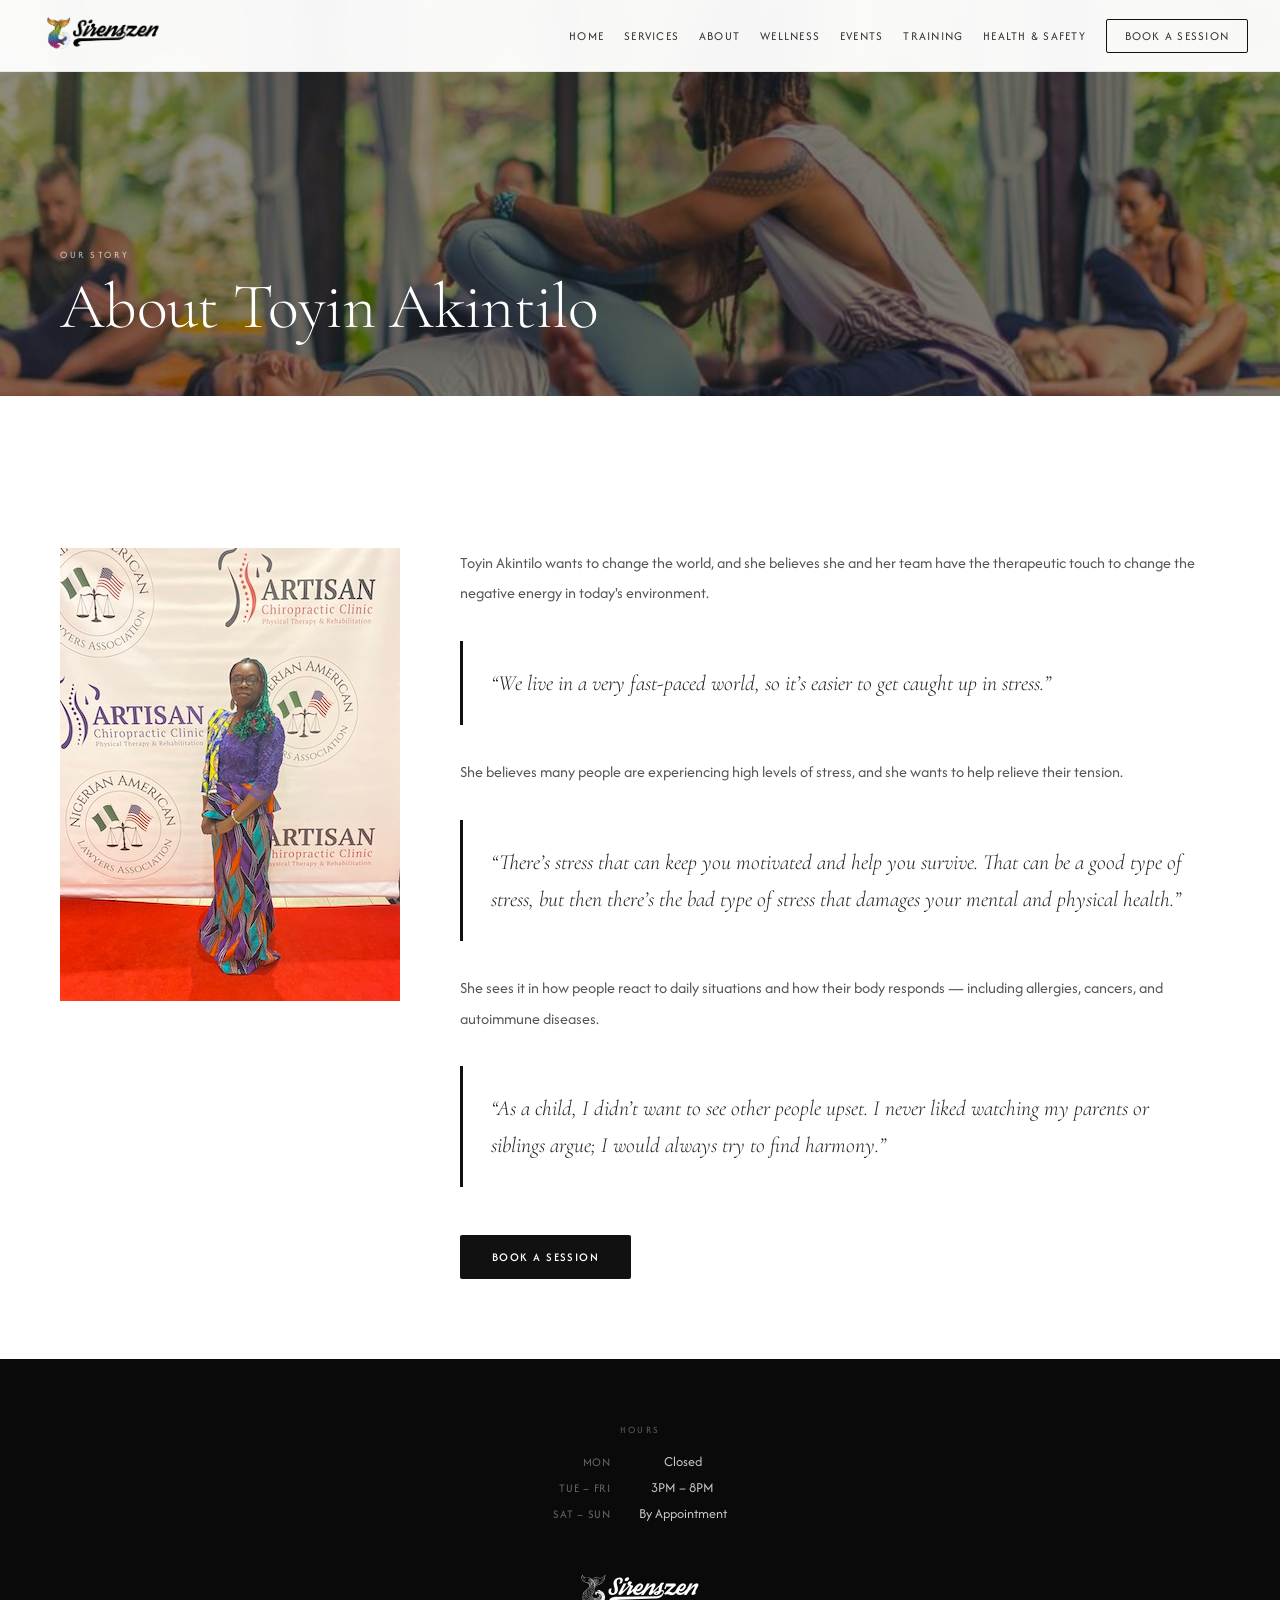
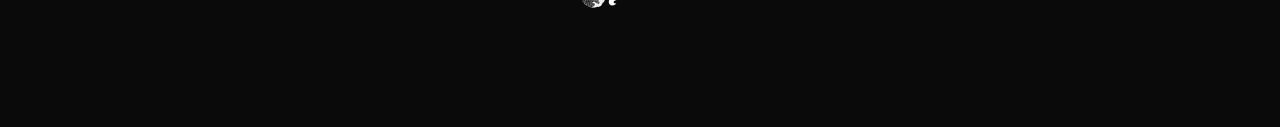
==== about.html @ 2747939c "site updated" ====
<!DOCTYPE html>
<html lang="en">
<head>
  <meta charset="UTF-8">
  <meta name="viewport" content="width=device-width, initial-scale=1.0">
  <title>About Toyin Akintilo | SirensZen Massage &amp; Wellness</title>
  <meta name="description" content="Meet Toyin Akintilo, founder of SirensZen. Licensed massage therapist on a mission to bring harmony, healing, and relief from stress to Baltimore and beyond.">
  <link rel="canonical" href="https://sirenszenwellness.com/about.html">
  <meta name="robots" content="index, follow">
  <meta name="theme-color" content="#0a0a0a">
  <meta property="og:type" content="website">
  <meta property="og:site_name" content="SirensZen Massage & Wellness">
  <meta property="og:url" content="https://sirenszenwellness.com/about.html">
  <meta property="og:title" content="About Toyin Akintilo | SirensZen Massage & Wellness">
  <meta property="og:description" content="Meet Toyin Akintilo, founder of SirensZen. Licensed massage therapist on a mission to bring harmony, healing, and relief from stress to Baltimore and beyond.">
  <meta property="og:image" content="https://sirenszenwellness.com/img/color.png">
  <meta name="twitter:card" content="summary_large_image">
  <meta name="twitter:title" content="About Toyin Akintilo | SirensZen Massage & Wellness">
  <meta name="twitter:description" content="Meet Toyin Akintilo, founder of SirensZen. Licensed massage therapist on a mission to bring harmony, healing, and relief from stress to Baltimore and beyond.">
  <meta name="twitter:image" content="https://sirenszenwellness.com/img/color.png">
  <link rel="icon" href="favicon.ico" type="image/x-icon">
  <link rel="apple-touch-icon" href="apple-touch-icon.png">
  <link href="https://fonts.googleapis.com/css2?family=Afacad+Flux:wght@100..1000&family=Cormorant+Garamond:ital,wght@0,300;0,400;1,300;1,400&display=swap" rel="stylesheet">
  <link rel="stylesheet" href="site/styles.css">
</head>
<body>

<header class="top-nav">
  <div class="logo">
    <a href="index.html"><img src="img/color.png" alt="Sirenszen Wellness Logo"></a>
  </div>
  <button class="nav-toggle" aria-label="Toggle navigation" aria-expanded="false">
    <span></span><span></span><span></span>
  </button>
  <nav id="main-nav">
    <a href="index.html">Home</a>
    <a href="services.html">Services</a>
    <a href="about.html">About</a>
    <a href="wellness.html">Wellness</a>
    <a href="events.html">Events</a>
    <a href="training.html">Training</a>
    <a href="health-safety.html">Health &amp; Safety</a>
    <a href="https://forms.gle/J6xCLqXPnUwk227q6" target="_blank" class="nav-book">Book a Session</a>
  </nav>
</header>

<div class="page-hero" style="background-image: url('img/healing.jpg');">
  <div class="page-hero-content">
    <p class="page-hero-eyebrow">Our Story</p>
    <h1 class="page-hero-title">About Toyin Akintilo</h1>
  </div>
</div>

<main>
  <div class="page-content">
    <div class="about-layout reveal">

      <!-- CLIENT PHOTO GOES HERE -->
      <div class="about-photo-placeholder">
        <img src="img/toyin.jpeg" alt="Photo of Toyin Akintilo">
      </div>

      <div class="about-bio">
        <p>Toyin Akintilo wants to change the world, and she believes she and her team have the therapeutic touch to change the negative energy in today's environment.</p>
        <blockquote class="toyin-quote reveal">“We live in a very fast-paced world, so it’s easier to get caught up in stress.”</blockquote>
        <p>She believes many people are experiencing high levels of stress, and she wants to help relieve their tension.</p>
        <blockquote class="toyin-quote reveal">“There’s stress that can keep you motivated and help you survive. That can be a good type of stress, but then there’s the bad type of stress that damages your mental and physical health.”</blockquote>
        <p>She sees it in how people react to daily situations and how their body responds — including allergies, cancers, and autoimmune diseases.</p>
        <blockquote class="toyin-quote reveal">“As a child, I didn’t want to see other people upset. I never liked watching my parents or siblings argue; I would always try to find harmony.”</blockquote>
        <a href="https://forms.gle/J6xCLqXPnUwk227q6" class="btn-dark" target="_blank" style="margin-top: 16px;">Book a Session</a>
      </div>

    </div>
  </div>
</main>

<footer>
  <div class="footer-inner">
    <div class="footer-hours reveal">
      <div class="footer-label">Hours</div>
      <div class="hours-grid">
        <span class="day">Mon</span>        <span class="time">Closed</span>
        <span class="day">Tue – Fri</span>  <span class="time">3PM – 8PM</span>
        <span class="day">Sat – Sun</span>  <span class="time">By Appointment</span>
      </div>
    </div>
    <div class="footer-logo reveal">
      <img src="img/1-color-ko.png" alt="Sirenszen Wellness">
    </div>
    <div class="footer-contact reveal">
      <a href="tel:+14439395144">(443) 939-5144</a>
      <a href="mailto:sirenszenmassage@gmail.com">sirenszenmassage@gmail.com</a>
    </div>
  </div>
</footer>

<script src="site/scroll.js"></script>

</body>
</html>
---- site/styles.css ----
/* ── Base ── */
html { scroll-behavior: smooth; }
*, *::before, *::after { box-sizing: border-box; margin: 0; padding: 0; }

body {
  font-family: "Afacad Flux", sans-serif;
  font-optical-sizing: auto;
  color: #111;
  background: #fff;
}

/* ── Nav ── */
.top-nav {
  position: fixed;
  top: 0; width: 100%;
  background: rgba(255,255,255,0.96);
  backdrop-filter: blur(14px);
  -webkit-backdrop-filter: blur(14px);
  display: flex;
  justify-content: space-between;
  align-items: center;
  padding: 0 32px;
  height: 72px;
  z-index: 1000;
  border-bottom: 1px solid rgba(0,0,0,0.07);
}

.top-nav .logo img { height: 54px; }

.top-nav nav {
  display: flex;
  align-items: center;
  gap: 20px;
}

nav a {
  color: #333;
  text-decoration: none;
  font-size: 0.77rem;
  letter-spacing: 0.1em;
  text-transform: uppercase;
  transition: color 0.2s;
}
nav a:hover { color: #111; }

.nav-phone {
  color: #888 !important;
  font-size: 0.77rem !important;
}
.nav-phone:hover { color: #111 !important; }

.nav-book {
  border: 1px solid #111;
  padding: 8px 18px;
  border-radius: 2px;
  letter-spacing: 0.1em;
  transition: background 0.2s, color 0.2s !important;
}
.nav-book:hover {
  background: #111;
  color: #fff !important;
}

/* ── Hero ── */
#home {
  display: flex;
  align-items: center;
  justify-content: center;
  min-height: 100vh;
  background-image: url('../img/dolphins.jpg');
  background-size: cover;
  background-position: center 50%;
  color: #fff;
  position: relative;
  overflow: hidden;
}

#home::before {
  content: "";
  position: absolute;
  inset: 0;
  background: rgba(0,0,0,0.42);
  z-index: 1;
}

#home > * { position: relative; z-index: 2; }

.hero-content { text-align: center; padding: 0 24px; }

.hero-eyebrow {
  font-size: 0.65rem;
  letter-spacing: 0.26em;
  text-transform: uppercase;
  opacity: 0.65;
  margin-bottom: 20px;
}

.hero-title {
  font-family: "Cormorant Garamond", Georgia, serif;
  font-size: clamp(3.5rem, 9vw, 8rem);
  font-weight: 300;
  line-height: 1.02;
  letter-spacing: -0.01em;
  margin-bottom: 20px;
}

.hero-sub {
  font-size: 0.75rem;
  letter-spacing: 0.22em;
  text-transform: uppercase;
  opacity: 0.7;
  margin-bottom: 36px;
}

/* ── Scroll indicator ── */
.scroll-indicator {
  position: absolute;
  bottom: 28px;
  left: 50%;
  transform: translateX(-50%);
  z-index: 2;
  color: rgba(255,255,255,0.55);
  display: flex;
  flex-direction: column;
  align-items: center;
  gap: 5px;
  font-size: 0.58rem;
  letter-spacing: 0.18em;
  text-transform: uppercase;
  animation: scrollBounce 2.4s ease-in-out infinite;
}
.scroll-indicator svg {
  width: 16px; height: 16px;
  fill: none; stroke: currentColor;
  stroke-width: 2.5; stroke-linecap: round; stroke-linejoin: round;
}
@keyframes scrollBounce {
  0%, 100% { transform: translateX(-50%) translateY(0); opacity: 0.55; }
  50%       { transform: translateX(-50%) translateY(8px); opacity: 0.9; }
}

/* ── Button ── */
.btn-primary {
  display: inline-block;
  padding: 14px 32px;
  color: #111;
  background: #fff;
  border-radius: 2px;
  text-transform: uppercase;
  text-decoration: none;
  letter-spacing: 0.12em;
  font-size: 0.75rem;
  font-weight: 500;
  transition: background 0.2s, transform 0.22s, box-shadow 0.22s;
  position: relative; z-index: 2;
}
.btn-primary:hover {
  background: #f0f0f0;
  color: #111;
  text-decoration: none;
  transform: translateY(-2px);
  box-shadow: 0 12px 36px rgba(0,0,0,0.2);
}

/* ── Main ── */
main { padding-top: 72px; }

/* ── Section typography ── */
.section-heading {
  font-family: "Cormorant Garamond", Georgia, serif;
  font-size: clamp(1.8rem, 3.5vw, 2.8rem);
  font-weight: 300;
  font-style: italic;
  color: #111;
  letter-spacing: 0.01em;
  margin-bottom: 8px;
}

.section-sub {
  font-size: 0.75rem;
  letter-spacing: 0.1em;
  text-transform: uppercase;
  color: #aaa;
  margin-bottom: 48px;
}

/* ── Services Section ── */
.services-section {
  max-width: 1440px;
  margin: 0 auto;
  padding: 100px 60px 80px;
}

/* ── Pricing Cards ── */
.pricing-block {
  margin-bottom: 96px;
}

.pricing-cards {
  display: grid;
  grid-template-columns: repeat(4, 1fr);
  gap: 16px;
}

.pricing-card {
  border: 1px solid #e4e4e4;
  border-radius: 8px;
  padding: 32px 28px;
  background: #fff;
  transition: box-shadow 0.25s ease, transform 0.25s ease;
}
.pricing-card:hover {
  box-shadow: 0 8px 40px rgba(0,0,0,0.08);
  transform: translateY(-3px);
}

.pricing-card.featured {
  background: #111;
  border-color: #111;
  color: #fff;
}
.pricing-card.featured:hover {
  box-shadow: 0 8px 40px rgba(0,0,0,0.28);
}

.pricing-card-top {
  display: flex;
  align-items: baseline;
  gap: 6px;
  margin-bottom: 28px;
  flex-wrap: wrap;
}

.pricing-card-num {
  font-family: "Cormorant Garamond", Georgia, serif;
  font-size: 4rem;
  font-weight: 300;
  line-height: 1;
  letter-spacing: -0.02em;
}
.pricing-card.featured .pricing-card-num { color: #fff; }

.pricing-card-unit {
  font-size: 0.68rem;
  letter-spacing: 0.14em;
  text-transform: uppercase;
  color: #aaa;
  align-self: center;
}
.pricing-card.featured .pricing-card-unit { color: rgba(255,255,255,0.45); }

.pricing-badge {
  font-size: 0.55rem;
  letter-spacing: 0.1em;
  text-transform: uppercase;
  background: rgba(255,255,255,0.15);
  color: rgba(255,255,255,0.75);
  padding: 3px 9px;
  border-radius: 20px;
  align-self: center;
}

.pricing-card-rows {
  border-top: 1px solid #ebebeb;
  padding-top: 20px;
  display: flex;
  flex-direction: column;
  gap: 14px;
}
.pricing-card.featured .pricing-card-rows { border-top-color: rgba(255,255,255,0.12); }

.pricing-card-row {
  display: flex;
  justify-content: space-between;
  align-items: baseline;
}

.pricing-card-label {
  font-size: 0.7rem;
  letter-spacing: 0.1em;
  text-transform: uppercase;
  color: #aaa;
}
.pricing-card.featured .pricing-card-label { color: rgba(255,255,255,0.45); }

.pricing-card-price {
  font-size: 1.15rem;
  font-weight: 500;
  letter-spacing: -0.01em;
}
.pricing-card.featured .pricing-card-price { color: #fff; }

/* Mobile pricing */
@media (max-width: 768px) {
  .pricing-cards { grid-template-columns: 1fr 1fr; gap: 12px; }
  .pricing-card { padding: 24px 20px; }
  .pricing-card-num { font-size: 3rem; }
}
@media (max-width: 400px) {
  .pricing-cards { grid-template-columns: 1fr; }
}

/* ── Modality Grid ── */
.modalities-grid {
  display: grid;
  grid-template-columns: repeat(4, 1fr);
  gap: 28px 20px;
}

.modality-card { cursor: default; }

.modality-photo {
  aspect-ratio: 3 / 4;
  overflow: hidden;
  border-radius: 4px;
  margin-bottom: 16px;
  background: #f0f0f0;
}

.modality-photo img {
  width: 100%; height: 100%;
  object-fit: cover;
  display: block;
  transition: transform 0.8s cubic-bezier(0.25, 0.46, 0.45, 0.94);
}

.modality-card:hover .modality-photo img {
  transform: scale(1.06);
}

.modality-name {
  font-size: 0.9rem;
  font-weight: 600;
  letter-spacing: 0.06em;
  text-transform: uppercase;
  color: #111;
  margin-bottom: 6px;
}

.modality-desc {
  font-size: 0.82rem;
  color: #888;
  line-height: 1.65;
}

/* Modality grid responsive */
@media (max-width: 1100px) {
  .modalities-grid { grid-template-columns: repeat(3, 1fr); }
}
@media (max-width: 768px) {
  .modalities-grid { grid-template-columns: repeat(2, 1fr); gap: 20px 14px; }
}

/* ── Scroll Reveal ── */
.reveal {
  opacity: 0;
  transform: translateY(30px);
  transition: opacity 0.6s ease-out, transform 0.6s ease-out;
}
.reveal.in-view { opacity: 1; transform: translateY(0); }

.reveal-stagger > * {
  opacity: 0;
  transform: translateY(20px);
  transition: opacity 0.65s cubic-bezier(0.16,1,0.3,1),
              transform 0.65s cubic-bezier(0.16,1,0.3,1);
}
.reveal-stagger.in-view > * { opacity: 1; transform: translateY(0); }
.reveal-stagger.in-view > *:nth-child(1) { transition-delay: 0ms; }
.reveal-stagger.in-view > *:nth-child(2) { transition-delay: 65ms; }
.reveal-stagger.in-view > *:nth-child(3) { transition-delay: 130ms; }
.reveal-stagger.in-view > *:nth-child(4) { transition-delay: 195ms; }
.reveal-stagger.in-view > *:nth-child(5) { transition-delay: 260ms; }
.reveal-stagger.in-view > *:nth-child(6) { transition-delay: 325ms; }
.reveal-stagger.in-view > *:nth-child(7) { transition-delay: 390ms; }
.reveal-stagger.in-view > *:nth-child(8) { transition-delay: 455ms; }

/* ── Toyin Blockquotes ── */
.toyin-quote {
  margin: 32px 0;
  padding: 24px 28px;
  border-left: 3px solid #111;
  font-family: "Cormorant Garamond", Georgia, serif;
  font-size: clamp(1.15rem, 2vw, 1.35rem);
  font-style: italic;
  font-weight: 300;
  color: #222;
  line-height: 1.7;
  background: transparent;
}

/* ── Footer ── */
footer {
  background: #0a0a0a;
  color: #fff;
  padding: 64px 60px 48px;
}

.footer-inner {
  max-width: 1440px;
  margin: 0 auto;
  display: flex;
  flex-direction: column;
  align-items: center;
  gap: 40px;
  text-align: center;
}

.footer-label {
  font-size: 0.62rem;
  letter-spacing: 0.22em;
  text-transform: uppercase;
  color: rgba(255,255,255,0.35);
  margin-bottom: 16px;
}

.hours-grid {
  display: grid;
  grid-template-columns: auto auto;
  gap: 7px 28px;
  justify-content: center;
}

.hours-grid .day {
  color: rgba(255,255,255,0.38);
  font-size: 0.75rem;
  text-align: right;
  letter-spacing: 0.06em;
  text-transform: uppercase;
  align-self: center;
}

.hours-grid .time {
  font-size: 0.88rem;
  color: rgba(255,255,255,0.78);
  align-self: center;
}

.footer-logo { max-width: 150px; }
.footer-logo img { width: 100%; height: auto; display: block; }

.footer-contact {
  display: flex;
  gap: 36px;
  flex-wrap: wrap;
  justify-content: center;
}

.footer-contact a {
  color: rgba(255,255,255,0.5);
  text-decoration: none;
  font-size: 0.85rem;
  letter-spacing: 0.04em;
  transition: color 0.2s;
}
.footer-contact a:hover { color: #fff; }

/* ── Responsive ── */
@media (max-width: 900px) {
  .services-section { padding: 72px 32px 60px; }
  footer { padding: 48px 32px 36px; }
}

@media (max-width: 600px) {
  .top-nav { padding: 0 18px; height: 60px; }
  .top-nav .logo img { height: 40px; }
  .top-nav nav { gap: 14px; }
  nav a { font-size: 0.7rem; }
  .nav-book { padding: 6px 14px; }
  main { padding-top: 60px; }
  .services-section { padding: 56px 20px 48px; }
  .footer-contact { flex-direction: column; align-items: center; gap: 12px; }
  footer { padding: 48px 20px 36px; }
}

@media (max-width: 480px) {
  .top-nav nav { gap: 10px; }
  .nav-phone { display: none; }
}

/* ── Hamburger toggle ── */
.nav-toggle {
  display: none;
  flex-direction: column;
  justify-content: center;
  gap: 5px;
  width: 36px;
  height: 36px;
  background: none;
  border: none;
  cursor: pointer;
  padding: 4px;
  z-index: 1001;
  flex-shrink: 0;
}
.nav-toggle span {
  display: block;
  width: 22px;
  height: 2px;
  background: #111;
  border-radius: 2px;
  transition: transform 0.3s ease, opacity 0.3s ease;
  transform-origin: center;
}
.nav-toggle.is-active span:nth-child(1) { transform: translateY(7px) rotate(45deg); }
.nav-toggle.is-active span:nth-child(2) { opacity: 0; }
.nav-toggle.is-active span:nth-child(3) { transform: translateY(-7px) rotate(-45deg); }

@media (max-width: 900px) {
  .nav-toggle { display: flex; }
  #main-nav {
    position: fixed;
    top: 72px;
    left: 0;
    width: 100%;
    background: rgba(255,255,255,0.98);
    backdrop-filter: blur(14px);
    -webkit-backdrop-filter: blur(14px);
    flex-direction: column;
    align-items: center;
    gap: 0;
    padding: 12px 0 20px;
    border-bottom: 1px solid rgba(0,0,0,0.07);
    display: none;
    z-index: 999;
  }
  #main-nav.nav-open { display: flex; }
  #main-nav a { width: 100%; text-align: center; padding: 11px 24px; font-size: 0.78rem; }
  .nav-book { margin-top: 6px; border-radius: 2px !important; }
}
@media (max-width: 600px) {
  #main-nav { top: 60px; }
}

/* ── Page hero (interior pages) ── */
.page-hero {
  position: relative;
  min-height: 44vh;
  display: flex;
  align-items: flex-end;
  background-size: cover;
  background-position: center;
  padding: calc(72px + 56px) 60px 56px;
  color: #fff;
  overflow: hidden;
}
.page-hero::before {
  content: "";
  position: absolute;
  inset: 0;
  background: rgba(0,0,0,0.45);
  z-index: 1;
}
.page-hero-content {
  position: relative;
  z-index: 2;
  max-width: 1440px;
  width: 100%;
  margin: 0 auto;
}
.page-hero-eyebrow {
  font-size: 0.62rem;
  letter-spacing: 0.26em;
  text-transform: uppercase;
  opacity: 0.7;
  margin-bottom: 12px;
}
.page-hero-title {
  font-family: "Cormorant Garamond", Georgia, serif;
  font-size: clamp(2.2rem, 5vw, 4rem);
  font-weight: 300;
  line-height: 1.05;
  letter-spacing: -0.01em;
}
@media (max-width: 600px) {
  .page-hero { padding: calc(60px + 40px) 20px 40px; }
}

/* ── Page content ── */
.page-content {
  max-width: 1440px;
  margin: 0 auto;
  padding: 80px 60px;
}
@media (max-width: 900px) { .page-content { padding: 60px 32px; } }
@media (max-width: 600px) { .page-content { padding: 48px 20px; } }

.page-intro {
  max-width: 720px;
  font-size: 1rem;
  line-height: 1.85;
  color: #555;
  margin-bottom: 48px;
}

/* ── CTA buttons ── */
.btn-dark {
  display: inline-block;
  padding: 14px 32px;
  color: #fff;
  background: #111;
  border-radius: 2px;
  text-transform: uppercase;
  text-decoration: none;
  letter-spacing: 0.12em;
  font-size: 0.75rem;
  font-weight: 500;
  transition: background 0.2s, transform 0.22s, box-shadow 0.22s;
}
.btn-dark:hover {
  background: #333;
  color: #fff;
  text-decoration: none;
  transform: translateY(-2px);
  box-shadow: 0 8px 24px rgba(0,0,0,0.15);
}

/* ── Services teaser (index.html) ── */
.services-teaser {
  max-width: 860px;
  margin: 0 auto;
  padding: 100px 60px 80px;
}
.services-teaser-text .page-intro { max-width: 640px; }
@media (max-width: 900px) { .services-teaser { padding: 72px 32px 60px; } }
@media (max-width: 600px) { .services-teaser { padding: 56px 20px 48px; } }

/* ── About page ── */
.about-layout {
  display: grid;
  grid-template-columns: 340px 1fr;
  gap: 60px;
  align-items: start;
}
.about-photo-placeholder {
  width: 100%;
  aspect-ratio: 3/4;
  background: #f0f0f0;
  border-radius: 4px;
  display: flex;
  align-items: center;
  justify-content: center;
  color: #bbb;
  font-size: 0.72rem;
  letter-spacing: 0.1em;
  text-transform: uppercase;
}
.about-bio p {
  font-size: 1rem;
  line-height: 1.9;
  color: #555;
  margin-bottom: 20px;
}
@media (max-width: 900px) {
  .about-layout { grid-template-columns: 1fr; }
  .about-photo-placeholder { max-width: 300px; }
}

/* ── Health & Safety ── */
.safety-list {
  list-style: none;
  display: flex;
  flex-direction: column;
  gap: 18px;
  margin-bottom: 48px;
  max-width: 640px;
}
.safety-list li {
  display: flex;
  gap: 16px;
  align-items: flex-start;
  font-size: 0.95rem;
  line-height: 1.75;
  color: #444;
  padding-bottom: 18px;
  border-bottom: 1px solid #f0f0f0;
}
.safety-list li:last-child { border-bottom: none; }
.safety-list li::before {
  content: "—";
  color: #bbb;
  flex-shrink: 0;
  margin-top: 2px;
}

/* ── Events ── */
.event-types {
  list-style: none;
  display: flex;
  flex-direction: column;
  gap: 0;
  margin-bottom: 48px;
  max-width: 520px;
}
.event-types li {
  display: flex;
  gap: 16px;
  align-items: center;
  font-size: 0.95rem;
  color: #444;
  padding: 16px 0;
  border-bottom: 1px solid #f0f0f0;
}
.event-types li::before {
  content: "";
  width: 5px;
  height: 5px;
  background: #111;
  border-radius: 50%;
  flex-shrink: 0;
}
.newsletter-block {
  margin-top: 64px;
  padding-top: 64px;
  border-top: 1px solid #ebebeb;
  max-width: 560px;
}
.newsletter-label {
  font-size: 0.62rem;
  font-weight: normal;
  font-family: "Afacad Flux", sans-serif;
  letter-spacing: 0.22em;
  text-transform: uppercase;
  color: #aaa;
  margin: 0 0 20px;
}
.newsletter-form {
  display: flex;
  gap: 10px;
  flex-wrap: wrap;
}
.newsletter-form input {
  flex: 1;
  min-width: 140px;
  padding: 12px 16px;
  border: 1px solid #ddd;
  border-radius: 2px;
  font-family: "Afacad Flux", sans-serif;
  font-size: 0.9rem;
  color: #111;
  outline: none;
  transition: border-color 0.2s;
}
.newsletter-form input:focus { border-color: #111; }
.newsletter-form button {
  padding: 12px 24px;
  background: #111;
  color: #fff;
  border: none;
  border-radius: 2px;
  font-family: "Afacad Flux", sans-serif;
  font-size: 0.72rem;
  letter-spacing: 0.1em;
  text-transform: uppercase;
  cursor: pointer;
  transition: background 0.2s;
}
.newsletter-form button:hover { background: #333; }
.newsletter-note {
  margin-top: 20px;
  font-size: 0.82rem;
  color: #888;
  line-height: 1.6;
}

/* ── Wellness page ── */
.wellness-section {
  padding: 40px 0;
  border-top: 1px solid #ebebeb;
}
.wellness-section:first-child { border-top: none; }
.wellness-intro {
  margin-top: 12px;
  margin-bottom: 36px;
  max-width: 680px;
  font-size: 1.05rem;
  line-height: 1.75;
  color: #444;
}

/* Stretch cards */
.stretch-cards { display: flex; flex-direction: column; gap: 20px; max-width: 720px; }
.stretch-card {
  padding: 24px 28px;
  background: #fafafa;
  border-left: 3px solid #111;
  border-radius: 2px;
}
.stretch-name {
  font-family: "Cormorant Garamond", serif;
  font-size: 1.3rem;
  font-weight: 400;
  margin-bottom: 4px;
}
.stretch-purpose { font-size: 0.88rem; color: #888; margin-bottom: 10px; }
.stretch-desc { font-size: 0.97rem; line-height: 1.7; color: #444; }

/* Nutrition grid */
.nutrition-grid {
  display: grid;
  grid-template-columns: repeat(auto-fill, minmax(260px, 1fr));
  gap: 20px;
}
.nutrition-card {
  padding: 22px 24px;
  border: 1px solid #e8e8e8;
  border-radius: 4px;
}
.nutrition-name {
  font-family: "Cormorant Garamond", serif;
  font-size: 1.2rem;
  font-weight: 400;
  margin-bottom: 4px;
}
.nutrition-examples {
  font-size: 0.75rem;
  letter-spacing: 0.07em;
  text-transform: uppercase;
  color: #888;
  margin-bottom: 10px;
}
.nutrition-card p { font-size: 0.94rem; line-height: 1.65; color: #444; }

/* Recipe cards */
.recipe-cards {
  display: grid;
  grid-template-columns: repeat(auto-fill, minmax(300px, 1fr));
  gap: 24px;
}
.recipe-card {
  padding: 28px 28px;
  background: #fafafa;
  border-radius: 4px;
}
.recipe-title {
  font-family: "Cormorant Garamond", serif;
  font-size: 1.35rem;
  font-weight: 400;
  margin-bottom: 6px;
}
.recipe-tagline { font-size: 0.88rem; color: #888; font-style: italic; margin-bottom: 16px; }
.recipe-section-label {
  font-size: 0.72rem;
  letter-spacing: 0.1em;
  text-transform: uppercase;
  color: #888;
  margin-bottom: 8px;
  margin-top: 16px;
}
.recipe-list {
  list-style: none;
  padding: 0;
  display: flex;
  flex-direction: column;
  gap: 5px;
}
.recipe-list li {
  font-size: 0.95rem;
  line-height: 1.5;
  color: #333;
  padding-left: 14px;
  position: relative;
}
.recipe-list li::before {
  content: "–";
  position: absolute;
  left: 0;
  color: #aaa;
}
.recipe-instructions { font-size: 0.95rem; line-height: 1.7; color: #444; }
.wellness-disclaimer {
  margin-top: 48px;
  padding: 20px 24px;
  background: #f5f5f5;
  border-radius: 4px;
  font-size: 0.82rem;
  color: #777;
  line-height: 1.6;
  max-width: 640px;
}

@media (max-width: 600px) {
  .nutrition-grid { grid-template-columns: 1fr; }
  .recipe-cards { grid-template-columns: 1fr; }
}

/* ── Book page ── */
.book-content {
  max-width: 860px;
  margin: 0 auto;
  padding: 80px 60px;
  text-align: center;
}
.book-content .page-intro { margin: 0 auto 48px; text-align: left; }
.book-iframe-wrap { width: 100%; border-radius: 4px; overflow: hidden; background: #fafafa; }
@media (max-width: 600px) { .book-content { padding: 48px 20px; } }
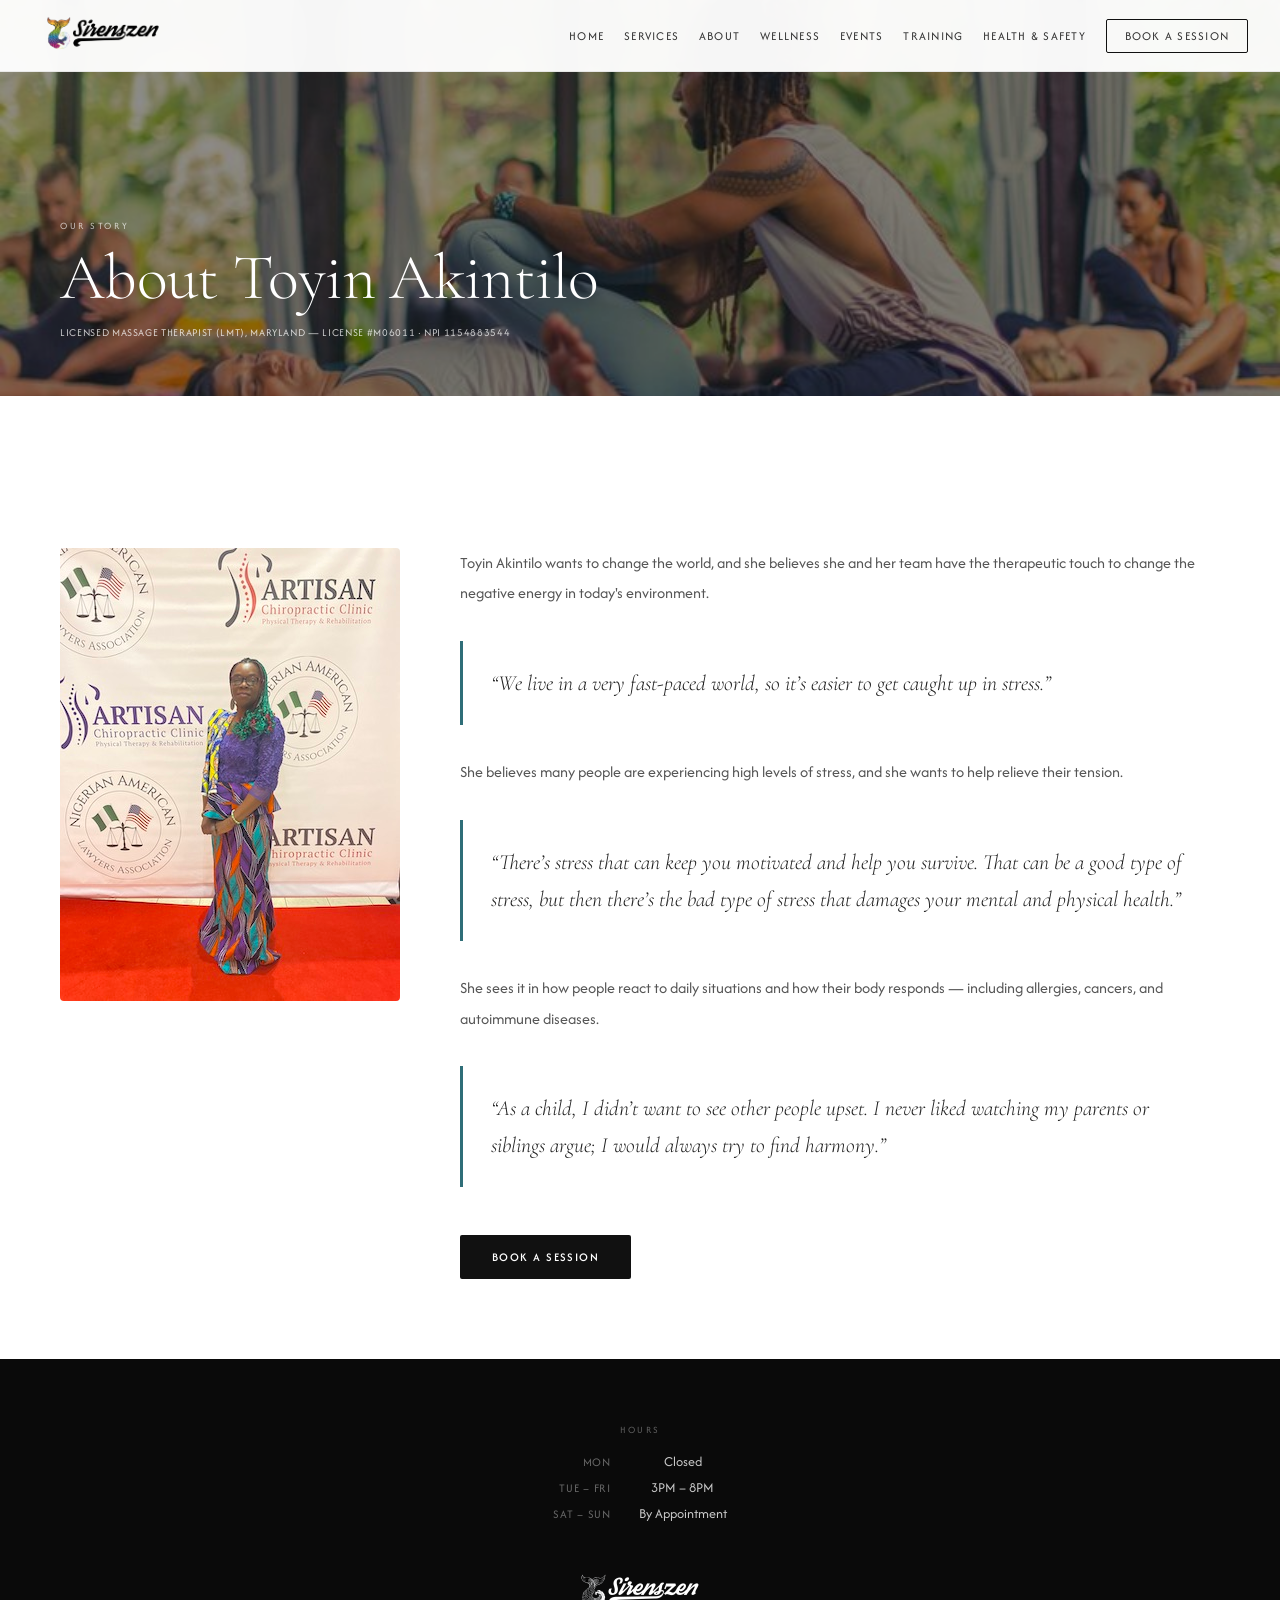
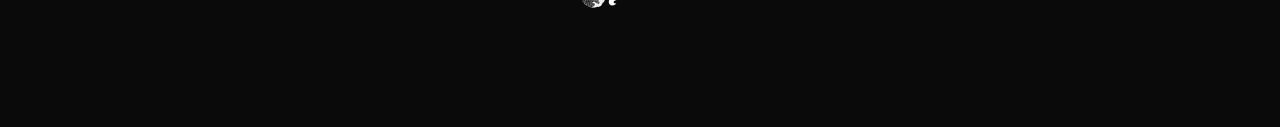
==== commit f32fe303: "Add About page credentials + brand teal accent + Events list realignment - Add Person + EducationalO" ====
--- a/about.html
+++ b/about.html
@@ -18,16 +18,42 @@
   <meta name="twitter:title" content="About Toyin Akintilo | SirensZen Massage & Wellness">
   <meta name="twitter:description" content="Meet Toyin Akintilo, founder of SirensZen. Licensed massage therapist on a mission to bring harmony, healing, and relief from stress to Baltimore and beyond.">
   <meta name="twitter:image" content="https://sirenszenwellness.com/img/color.png">
-  <link rel="icon" href="favicon.ico" type="image/x-icon">
-  <link rel="apple-touch-icon" href="apple-touch-icon.png">
+  <link rel="icon" href="img/favicon.ico" type="image/x-icon">
+  <link rel="apple-touch-icon" href="img/apple-touch-icon.png">
+  <link rel="preconnect" href="https://fonts.googleapis.com">
+  <link rel="preconnect" href="https://fonts.gstatic.com" crossorigin>
   <link href="https://fonts.googleapis.com/css2?family=Afacad+Flux:wght@100..1000&family=Cormorant+Garamond:ital,wght@0,300;0,400;1,300;1,400&display=swap" rel="stylesheet">
   <link rel="stylesheet" href="site/styles.css">
+  <script type="application/ld+json">
+  {
+    "@context": "https://schema.org",
+    "@type": "Person",
+    "name": "Toyin Akintilo",
+    "jobTitle": "Licensed Massage Therapist (LMT)",
+    "worksFor": {
+      "@type": "LocalBusiness",
+      "name": "SirensZen Massage & Wellness",
+      "url": "https://sirenszenwellness.com/"
+    },
+    "identifier": [
+      {"@type": "PropertyValue", "name": "NPI", "value": "1154883544"},
+      {"@type": "PropertyValue", "name": "CAQH", "value": "15669934"}
+    ],
+    "hasCredential": {
+      "@type": "EducationalOccupationalCredential",
+      "credentialCategory": "license",
+      "name": "Licensed Massage Therapist (LMT), Maryland",
+      "identifier": "M06011",
+      "recognizedBy": {"@type": "State", "name": "Maryland"}
+    }
+  }
+  </script>
 </head>
 <body>
 
 <header class="top-nav">
   <div class="logo">
-    <a href="index.html"><img src="img/color.png" alt="Sirenszen Wellness Logo"></a>
+    <a href="index.html"><img src="img/color.png" width="1191" height="454" alt="Sirenszen Wellness Logo"></a>
   </div>
   <button class="nav-toggle" aria-label="Toggle navigation" aria-expanded="false">
     <span></span><span></span><span></span>
@@ -40,7 +66,7 @@
     <a href="events.html">Events</a>
     <a href="training.html">Training</a>
     <a href="health-safety.html">Health &amp; Safety</a>
-    <a href="https://forms.gle/J6xCLqXPnUwk227q6" target="_blank" class="nav-book">Book a Session</a>
+    <a href="https://forms.gle/J6xCLqXPnUwk227q6" target="_blank" rel="noopener" class="nav-book">Book a Session</a>
   </nav>
 </header>
 
@@ -48,6 +74,7 @@
   <div class="page-hero-content">
     <p class="page-hero-eyebrow">Our Story</p>
     <h1 class="page-hero-title">About Toyin Akintilo</h1>
+    <p class="page-hero-credentials">Licensed Massage Therapist (LMT), Maryland &mdash; License #M06011 &middot; NPI 1154883544</p>
   </div>
 </div>
 
@@ -57,7 +84,7 @@
 
       <!-- CLIENT PHOTO GOES HERE -->
       <div class="about-photo-placeholder">
-        <img src="img/toyin.jpeg" alt="Photo of Toyin Akintilo">
+        <img src="img/toyin.jpeg" width="340" height="453" alt="Photo of Toyin Akintilo" loading="lazy">
       </div>
 
       <div class="about-bio">
@@ -67,7 +94,7 @@
         <blockquote class="toyin-quote reveal">“There’s stress that can keep you motivated and help you survive. That can be a good type of stress, but then there’s the bad type of stress that damages your mental and physical health.”</blockquote>
         <p>She sees it in how people react to daily situations and how their body responds — including allergies, cancers, and autoimmune diseases.</p>
         <blockquote class="toyin-quote reveal">“As a child, I didn’t want to see other people upset. I never liked watching my parents or siblings argue; I would always try to find harmony.”</blockquote>
-        <a href="https://forms.gle/J6xCLqXPnUwk227q6" class="btn-dark" target="_blank" style="margin-top: 16px;">Book a Session</a>
+        <a href="https://forms.gle/J6xCLqXPnUwk227q6" class="btn-dark" target="_blank" rel="noopener" style="margin-top: 16px;">Book a Session</a>
       </div>
 
     </div>
@@ -85,7 +112,7 @@
       </div>
     </div>
     <div class="footer-logo reveal">
-      <img src="img/1-color-ko.png" alt="Sirenszen Wellness">
+      <img src="img/1-color-ko.png" width="300" height="114" alt="Sirenszen Wellness" loading="lazy">
     </div>
     <div class="footer-contact reveal">
       <a href="tel:+14439395144">(443) 939-5144</a>
--- a/site/styles.css
+++ b/site/styles.css
@@ -1,4 +1,5 @@
 /* ── Base ── */
+:root { --accent-teal: #2f6e78; }
 html { scroll-behavior: smooth; }
 *, *::before, *::after { box-sizing: border-box; margin: 0; padding: 0; }
 
@@ -25,7 +26,7 @@
   border-bottom: 1px solid rgba(0,0,0,0.07);
 }
 
-.top-nav .logo img { height: 54px; }
+.top-nav .logo img { height: 54px; width: auto; }
 
 .top-nav nav {
   display: flex;
@@ -113,7 +114,7 @@
 }
 
 /* ── Scroll indicator ── */
-.scroll-indicator {
+#home > .scroll-indicator {
   position: absolute;
   bottom: 28px;
   left: 50%;
@@ -379,7 +380,7 @@
 .toyin-quote {
   margin: 32px 0;
   padding: 24px 28px;
-  border-left: 3px solid #111;
+  border-left: 3px solid var(--accent-teal);
   font-family: "Cormorant Garamond", Georgia, serif;
   font-size: clamp(1.15rem, 2vw, 1.35rem);
   font-style: italic;
@@ -463,7 +464,7 @@
 
 @media (max-width: 600px) {
   .top-nav { padding: 0 18px; height: 60px; }
-  .top-nav .logo img { height: 40px; }
+  .top-nav .logo img { height: 40px; width: auto; }
   .top-nav nav { gap: 14px; }
   nav a { font-size: 0.7rem; }
   .nav-book { padding: 6px 14px; }
@@ -572,6 +573,13 @@
   line-height: 1.05;
   letter-spacing: -0.01em;
 }
+.page-hero-credentials {
+  font-size: 0.68rem;
+  letter-spacing: 0.06em;
+  text-transform: uppercase;
+  opacity: 0.75;
+  margin-top: 14px;
+}
 @media (max-width: 600px) {
   .page-hero { padding: calc(60px + 40px) 20px 40px; }
 }
@@ -637,6 +645,7 @@
   aspect-ratio: 3/4;
   background: #f0f0f0;
   border-radius: 4px;
+  overflow: hidden;
   display: flex;
   align-items: center;
   justify-content: center;
@@ -644,6 +653,12 @@
   font-size: 0.72rem;
   letter-spacing: 0.1em;
   text-transform: uppercase;
+}
+.about-photo-placeholder img {
+  width: 100%;
+  height: 100%;
+  object-fit: cover;
+  display: block;
 }
 .about-bio p {
   font-size: 1rem;
@@ -684,30 +699,47 @@
 }
 
 /* ── Events ── */
-.event-types {
+.event-types-list {
   list-style: none;
   display: flex;
   flex-direction: column;
   gap: 0;
   margin-bottom: 48px;
-  max-width: 520px;
-}
-.event-types li {
-  display: flex;
-  gap: 16px;
-  align-items: center;
-  font-size: 0.95rem;
-  color: #444;
-  padding: 16px 0;
+  max-width: 640px;
+}
+.event-types-list li {
+  display: flex;
+  align-items: baseline;
+  gap: 20px;
+  padding: 20px 0;
   border-bottom: 1px solid #f0f0f0;
 }
-.event-types li::before {
+.event-types-list li::before {
   content: "";
-  width: 5px;
-  height: 5px;
-  background: #111;
+  width: 6px;
+  height: 6px;
+  background: var(--accent-teal);
   border-radius: 50%;
   flex-shrink: 0;
+  align-self: center;
+}
+.event-type-name {
+  flex: 0 0 170px;
+  font-weight: 600;
+  color: #111;
+  font-size: 0.95rem;
+}
+.event-type-desc {
+  flex: 1;
+  min-width: 0;
+  font-size: 0.95rem;
+  line-height: 1.75;
+  color: #444;
+}
+@media (max-width: 600px) {
+  .event-types-list li { flex-direction: column; gap: 6px; }
+  .event-types-list li::before { display: none; }
+  .event-type-name { flex: none; }
 }
 .newsletter-block {
   margin-top: 64px;
@@ -779,13 +811,36 @@
 }
 
 /* Stretch cards */
-.stretch-cards { display: flex; flex-direction: column; gap: 20px; max-width: 720px; }
+.stretch-cards {
+  display: flex;
+  flex-direction: column;
+  gap: 20px;
+  max-width: 900px;
+}
 .stretch-card {
-  padding: 24px 28px;
+  display: flex;
+  align-items: center;
+  gap: 28px;
+  padding: 20px 24px;
   background: #fafafa;
-  border-left: 3px solid #111;
-  border-radius: 2px;
-}
+  border-radius: 8px;
+  border: 1px solid #eee;
+}
+.stretch-photo {
+  flex: none;
+  width: 220px;
+  aspect-ratio: 1 / 1;
+  border-radius: 6px;
+  overflow: hidden;
+  background: #fff;
+}
+.stretch-photo img {
+  width: 100%;
+  height: 100%;
+  object-fit: contain;
+  display: block;
+}
+.stretch-text { flex: 1; min-width: 0; padding-left: 20px; border-left: 3px solid #111; }
 .stretch-name {
   font-family: "Cormorant Garamond", serif;
   font-size: 1.3rem;
@@ -794,6 +849,66 @@
 }
 .stretch-purpose { font-size: 0.88rem; color: #888; margin-bottom: 10px; }
 .stretch-desc { font-size: 0.97rem; line-height: 1.7; color: #444; }
+
+/* Full Body Stretch — grouped set, numbered grid */
+.full-body-set {
+  max-width: 900px;
+  margin-top: 24px;
+  background: #f5f5f2;
+  border-radius: 10px;
+  padding: 32px;
+}
+.full-body-grid {
+  display: grid;
+  grid-template-columns: repeat(3, 1fr);
+  gap: 16px;
+  margin-top: 20px;
+}
+.full-body-item {
+  position: relative;
+  background: #fff;
+  border-radius: 6px;
+  overflow: hidden;
+  border: 1px solid #eaeaea;
+}
+.full-body-item .full-body-num {
+  position: absolute;
+  top: 8px;
+  left: 8px;
+  width: 22px;
+  height: 22px;
+  background: #111;
+  color: #fff;
+  border-radius: 50%;
+  display: flex;
+  align-items: center;
+  justify-content: center;
+  font-size: 0.7rem;
+  font-family: "Afacad Flux", sans-serif;
+}
+.full-body-item img {
+  width: 100%;
+  height: auto;
+  aspect-ratio: 1 / 1;
+  object-fit: contain;
+  display: block;
+  background: #fff;
+}
+.full-body-item .full-body-cap {
+  padding: 8px 10px 12px;
+  font-size: 0.78rem;
+  color: #444;
+  text-align: center;
+}
+
+@media (max-width: 640px) {
+  .stretch-card { flex-direction: column; align-items: stretch; }
+  .stretch-photo { width: 100%; aspect-ratio: 4 / 3; }
+  .stretch-text { padding-left: 0; padding-top: 16px; border-left: none; border-top: 3px solid #111; }
+}
+@media (max-width: 560px) {
+  .full-body-grid { grid-template-columns: 1fr; }
+}
 
 /* Nutrition grid */
 .nutrition-grid {
@@ -884,6 +999,39 @@
   .recipe-cards { grid-template-columns: 1fr; }
 }
 
+/* ── Booking note ── */
+.booking-note {
+  margin: 0 0 32px;
+  padding: 20px 24px;
+  background: #f5f5f5;
+  border-radius: 4px;
+  font-size: 0.82rem;
+  color: #777;
+  line-height: 1.6;
+  max-width: 640px;
+  text-align: left;
+}
+.booking-note p { margin-bottom: 10px; }
+.booking-note p:last-child { margin-bottom: 0; }
+
+.pricing-note {
+  margin: 12px 0 32px;
+  font-size: 0.82rem;
+  color: #777;
+  line-height: 1.6;
+  max-width: 640px;
+}
+.pricing-note p { margin-bottom: 8px; }
+.pricing-note p:last-child { margin-bottom: 0; }
+
+.hero-book-note {
+  margin-top: 16px;
+  font-size: 0.68rem;
+  letter-spacing: 0.08em;
+  text-transform: uppercase;
+  opacity: 0.55;
+}
+
 /* ── Book page ── */
 .book-content {
   max-width: 860px;
@@ -892,5 +1040,19 @@
   text-align: center;
 }
 .book-content .page-intro { margin: 0 auto 48px; text-align: left; }
+.book-content .faq-block { margin-left: auto; margin-right: auto; text-align: left; }
 .book-iframe-wrap { width: 100%; border-radius: 4px; overflow: hidden; background: #fafafa; }
 @media (max-width: 600px) { .book-content { padding: 48px 20px; } }
+
+/* ── FAQ ── */
+.faq-block { margin-top: 64px; max-width: 760px; }
+.faq-block.reveal { margin-top: 64px; }
+.faq-item { padding: 22px 0; border-top: 1px solid #ebebeb; }
+.faq-item:last-child { border-bottom: 1px solid #ebebeb; }
+.faq-question {
+  font-family: "Cormorant Garamond", serif;
+  font-size: 1.15rem;
+  font-weight: 500;
+  margin-bottom: 8px;
+}
+.faq-answer { font-size: 0.95rem; line-height: 1.7; color: #444; }
